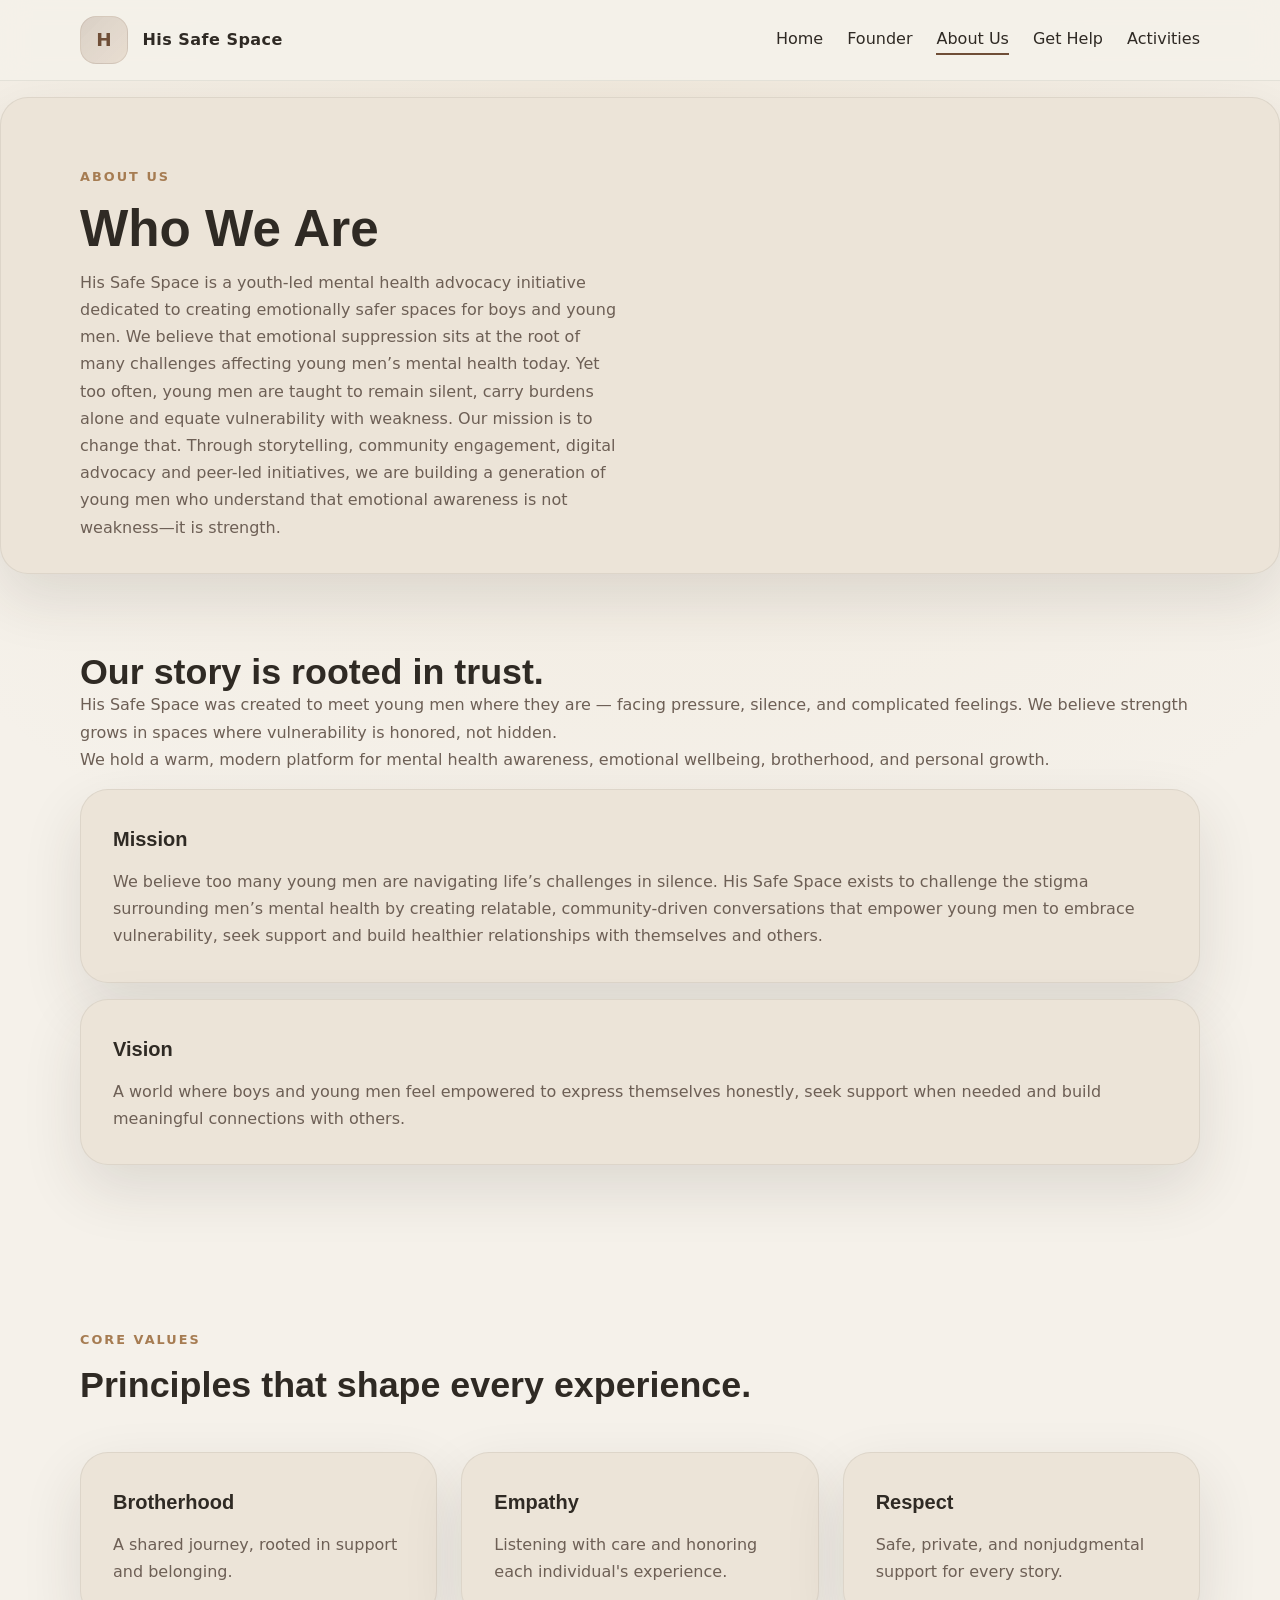
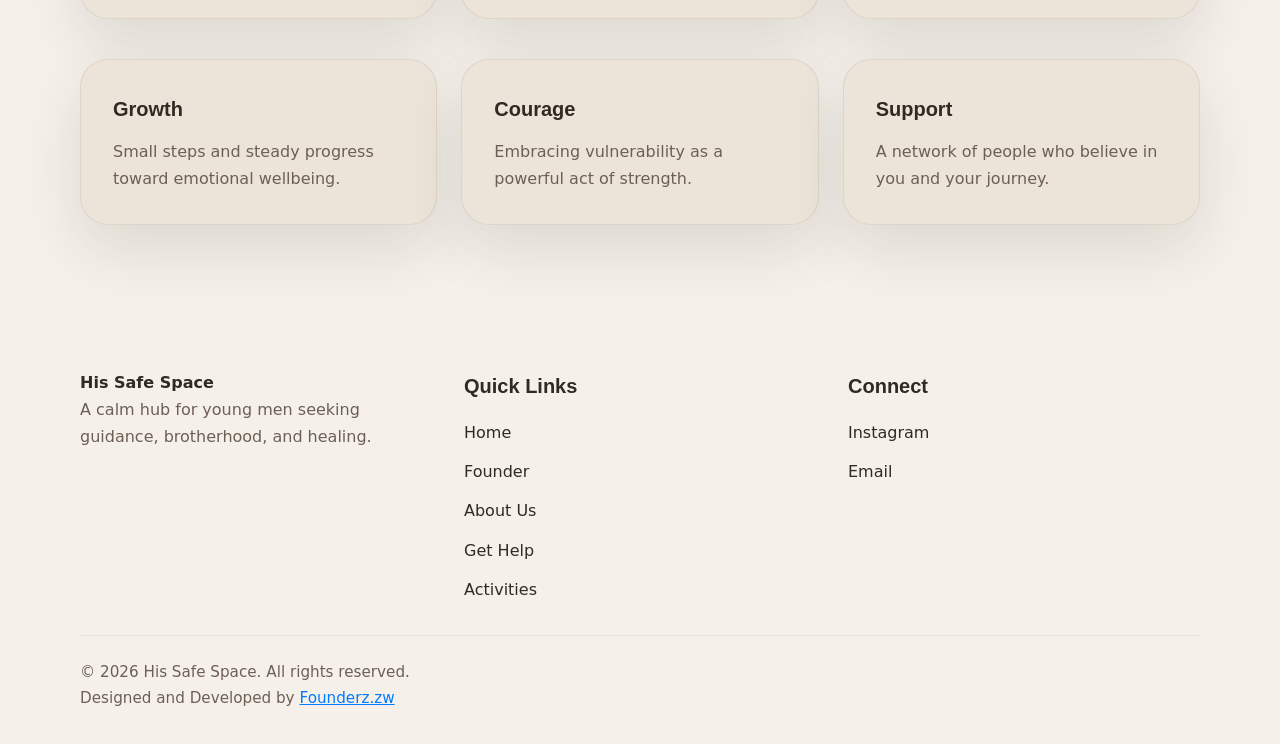
==== about.html @ 569cc65e "Initial commit" ====
<!DOCTYPE html>
<html lang="en">
<head>
  <meta charset="UTF-8" />
  <meta name="viewport" content="width=device-width, initial-scale=1.0" />
  <title>About Us | HIS SAFE SPACE</title>
  <link rel="stylesheet" href="css/styles.css" />
  <link rel="stylesheet" href="css/animations.css" />
  <link rel="stylesheet" href="css/responsive.css" />
</head>
<body>
  <header class="site-header">
    <div class="container header-inner">
      <a href="index.html" class="brand" aria-label="His Safe Space homepage">
        <span class="brand-mark">H</span>
        <span class="brand-text">His Safe Space</span>
      </a>
      <button class="nav-toggle" aria-controls="primary-navigation" aria-expanded="false" aria-label="Open navigation">
        <span></span><span></span><span></span>
      </button>
      <nav class="nav" id="primary-navigation">
        <ul class="nav-list">
          <li><a href="index.html">Home</a></li>
          <li><a href="founder.html">Founder</a></li>
          <li><a href="about.html" aria-current="page">About Us</a></li>
          <li><a href="get-help.html">Get Help</a></li>
          <li><a href="activities.html">Activities</a></li>
        </ul>
      </nav>
    </div>
  </header>

  <main>
    <section class="page-hero section" data-animate>
      <div class="container page-hero-grid">
        <div class="page-hero-copy">
          <p class="eyebrow">About Us</p>
          <h1>Who We Are</h1>
          <p class="page-subtitle">
            His Safe Space is a youth-led mental health advocacy initiative dedicated to creating emotionally safer spaces for boys and young men.
            We believe that emotional suppression sits at the root of many challenges affecting young men’s mental health today. Yet too often, young men are taught to remain silent, carry burdens alone and equate vulnerability with weakness.
            Our mission is to change that.
            Through storytelling, community engagement, digital advocacy and peer-led initiatives, we are building a generation of young men who understand that emotional awareness is not weakness—it is strength.
          </p>
        </div>
      </div>
    </section>

    <section class="about-content section" data-animate>
      <div class="container about-grid">
        <article>
          <h2>Our story is rooted in trust.</h2>
          <p>His Safe Space was created to meet young men where they are — facing pressure, silence, and complicated feelings. We believe strength grows in spaces where vulnerability is honored, not hidden.</p>
          <p>We hold a warm, modern platform for mental health awareness, emotional wellbeing, brotherhood, and personal growth.</p>
        </article>
        <aside class="about-sidebar">
          <div class="value-card">
            <h3>Mission</h3>
            <p>
              We believe too many young men are navigating life’s challenges in silence.
              His Safe Space exists to challenge the stigma surrounding men’s mental health by creating relatable, 
              community-driven conversations that empower young men to embrace vulnerability, seek support and build healthier relationships with themselves and others.
            </p>
          </div>
          <div class="value-card">
            <h3>Vision</h3>
            <p>
              A world where boys and young men feel empowered to express themselves honestly,
               seek support when needed and build meaningful connections with others.
            </p>
          </div>
        </aside>
      </div>
    </section>

    <section class="core-values section" data-animate>
      <div class="container">
        <div class="section-header">
          <p class="eyebrow">Core Values</p>
          <h2>Principles that shape every experience.</h2>
        </div>
        <div class="values-grid values-grid-2">
          <article class="value-card interactive-card" tabindex="0">
            <h3>Brotherhood</h3>
            <p>A shared journey, rooted in support and belonging.</p>
          </article>
          <article class="value-card interactive-card" tabindex="0">
            <h3>Empathy</h3>
            <p>Listening with care and honoring each individual's experience.</p>
          </article>
          <article class="value-card interactive-card" tabindex="0">
            <h3>Respect</h3>
            <p>Safe, private, and nonjudgmental support for every story.</p>
          </article>
          <article class="value-card interactive-card" tabindex="0">
            <h3>Growth</h3>
            <p>Small steps and steady progress toward emotional wellbeing.</p>
          </article>
          <article class="value-card interactive-card" tabindex="0">
            <h3>Courage</h3>
            <p>Embracing vulnerability as a powerful act of strength.</p>
          </article>
          <article class="value-card interactive-card" tabindex="0">
            <h3>Support</h3>
            <p>A network of people who believe in you and your journey.</p>
          </article>
        </div>
      </div>
    </section>
  </main>

  <footer class="site-footer">
    <div class="container footer-grid">
      <div>
        <a href="index.html" class="brand footer-brand">His Safe Space</a>
        <p>A calm hub for young men seeking guidance, brotherhood, and healing.</p>
      </div>
      <div>
        <h3>Quick Links</h3>
        <ul>
          <li><a href="index.html">Home</a></li>
          <li><a href="founder.html">Founder</a></li>
          <li><a href="about.html">About Us</a></li>
          <li><a href="get-help.html">Get Help</a></li>
          <li><a href="activities.html">Activities</a></li>
        </ul>
      </div>
      <div>
        <h3>Connect</h3>
        <ul class="social-list">
          <li><a href="https://www.instagram.com/his_safespace?igsh=cHZrZWQzOXJzcTB6&utm_source=qr" target="_blank" rel="noopener noreferrer">Instagram</a></li>
          <li><a href="mailto:Email-hhisafespace@gmail.com" target="_blank" rel="noopener noreferrer">Email</a></li>
          
        </ul>
      </div>
    </div>
    <div class="container footer-bottom">
      <p>© 2026 His Safe Space. All rights reserved.</p>
      <p>Designed and Developed by <a href="https://founderz.onrender.com" style="color: #007bff; text-decoration: underline;" target="_blank" rel="noopener noreferrer">Founderz.zw</a></p>
    </div>
  </footer>

  <script src="js/main.js"></script>
</body>
</html>
---- css/styles.css ----
:root {
  color-scheme: light;
  --bg: #f5f1ea;
  --surface: #ece4d8;
  --surface-soft: #f1ece2;
  --primary: #6f4e37;
  --secondary: #a67c52;
  --accent: #d6b98c;
  --text: #2f2a24;
  --muted: #6d5f55;
  --shadow: 0 24px 60px rgba(47, 42, 36, 0.12);
  --radius: 28px;
  --radius-sm: 18px;
  --border: rgba(47, 42, 36, 0.12);
  font-family: Inter, system-ui, -apple-system, BlinkMacSystemFont, "Segoe UI", sans-serif;
}

* {
  box-sizing: border-box;
}

html {
  scroll-behavior: smooth;
}

body {
  margin: 0;
  min-height: 100vh;
  background: radial-gradient(circle at top, rgba(214, 185, 140, 0.15), transparent 40%), var(--bg);
  color: var(--text);
  line-height: 1.7;
}

img {
  max-width: 100%;
  display: block;
}

button,
a {
  font: inherit;
}

a {
  color: inherit;
  text-decoration: none;
}

button {
  cursor: pointer;
}

.container {
  width: min(1120px, calc(100% - 2rem));
  margin: 0 auto;
}

.site-header {
  position: sticky;
  top: 0;
  z-index: 20;
  backdrop-filter: blur(14px);
  background: rgba(245, 241, 234, 0.92);
  border-bottom: 1px solid rgba(47, 42, 36, 0.08);
}

.header-inner {
  display: flex;
  align-items: center;
  justify-content: space-between;
  gap: 1rem;
  padding: 1rem 0;
}

.brand {
  display: inline-flex;
  align-items: center;
  gap: 0.9rem;
  font-weight: 700;
}

.brand-mark {
  width: 3rem;
  height: 3rem;
  display: grid;
  place-items: center;
  border-radius: 1rem;
  background: linear-gradient(135deg, rgba(111, 78, 55, 0.2), rgba(166, 124, 82, 0.16));
  color: var(--primary);
  font-size: 1.15rem;
  border: 1px solid rgba(111, 78, 55, 0.12);
}

.brand-text {
  font-size: 1rem;
  letter-spacing: 0.03em;
}

.nav {
  display: flex;
}

.nav-list {
  display: flex;
  align-items: center;
  gap: 1.5rem;
  list-style: none;
  margin: 0;
  padding: 0;
}

.nav-list a {
  color: var(--text);
  font-weight: 500;
  position: relative;
}

.nav-list a::after {
  content: "";
  display: block;
  width: 0;
  height: 2px;
  background: var(--primary);
  transition: width 0.3s ease;
}

.nav-list a:hover::after,
.nav-list a[aria-current="page"]::after {
  width: 100%;
}

.nav-toggle {
  display: none;
  width: 3rem;
  height: 3rem;
  border: none;
  background: transparent;
  align-items: center;
  justify-content: center;
  flex-direction: column;
  gap: 0.4rem;
}

.nav-toggle span {
  width: 1.5rem;
  height: 2px;
  background: var(--text);
  transition: transform 0.3s ease;
}

.section {
  padding: 5rem 0;
}

.section-header {
  max-width: 720px;
  margin-bottom: 2rem;
}

.section-header.narrow {
  max-width: 560px;
}

.eyebrow {
  display: inline-block;
  margin-bottom: 1rem;
  color: var(--secondary);
  font-weight: 700;
  letter-spacing: 0.16em;
  text-transform: uppercase;
  font-size: 0.8rem;
}

h1,
h2,
h3 {
  font-family: Poppins, title, sans-serif;
  margin: 0;
}

h1 {
  font-size: clamp(2.5rem, 4vw, 4.75rem);
  line-height: 0.96;
}

h2 {
  font-size: clamp(2rem, 2.8vw, 3rem);
  line-height: 1.05;
}

h3 {
  font-size: 1.25rem;
}

p {
  margin: 0;
  color: var(--muted);
}

.hero {
  position: relative;
  overflow: hidden;
  padding-top: 4rem;
}

.hero-grid {
  display: grid;
  grid-template-columns: 1.2fr 1fr;
  gap: 3rem;
  align-items: center;
  min-height: calc(100vh - 6rem);
}

.hero-copy p {
  max-width: 42rem;
  margin-top: 1.5rem;
  font-size: 1.05rem;
}

.hero-actions {
  display: flex;
  gap: 1rem;
  flex-wrap: wrap;
  margin-top: 2rem;
}

.hero-stats {
  display: grid;
  grid-template-columns: repeat(3, minmax(0, 1fr));
  gap: 1rem;
  margin-top: 2.5rem;
}

.hero-stats div {
  background: rgba(255, 255, 255, 0.55);
  border: 1px solid rgba(47, 42, 36, 0.08);
  border-radius: 1.5rem;
  padding: 1rem 1.2rem;
  box-shadow: var(--shadow);
}

.hero-stats strong {
  display: block;
  font-size: 1.4rem;
  color: var(--primary);
}

.hero-stats span {
  font-size: 0.95rem;
}

.hero-visual {
  display: grid;
  place-items: center;
}

.hero-card {
  width: 100%;
  border-radius: 2.5rem;
  padding: 1rem;
  background: linear-gradient(180deg, rgba(255, 255, 255, 0.74), rgba(236, 228, 216, 0.8));
  border: 1px solid rgba(47, 42, 36, 0.08);
  box-shadow: var(--shadow);
}

.hero-card img {
  max-height: 540px;
  width: 100%;
  border-radius: 2rem;
  object-fit: cover;
}

.mission-grid,
.featured-grid,
.resource-grid,
.values-grid,
.announcement-grid,
.testimonial-grid {
  display: grid;
  gap: 1.5rem;
}

.mission-grid {
  grid-template-columns: repeat(3, minmax(0, 1fr));
}

.featured-grid {
  grid-template-columns: repeat(3, minmax(0, 1fr));
}

.values-grid,
.values-grid-2 {
  grid-template-columns: repeat(3, minmax(0, 1fr));
}

.resource-grid {
  grid-template-columns: repeat(2, minmax(0, 1fr));
}

.testimonial-grid {
  grid-template-columns: repeat(3, minmax(0, 1fr));
}

.mission-card,
.featured-card,
.resource-card,
.value-card,
.support-panel .callout-card,
.founder-card,
.announcement-card,
.page-hero,
.support-panel,
.details-card {
  background: var(--surface);
  border: 1px solid rgba(47, 42, 36, 0.08);
  border-radius: var(--radius);
  padding: 2rem;
  box-shadow: var(--shadow);
  margin-top: 1rem;
}

.featured-card h3,
.mission-card h3,
.resource-card h3,
.value-card h3,
.announcement-card h3,
.detail-card h3 {
  margin-bottom: 0.75rem;
}

.testimonial-grid blockquote {
  padding: 2rem;
  background: rgba(255, 255, 255, 0.8);
  border-radius: 2rem;
  border: 1px solid rgba(47, 42, 36, 0.08);
  box-shadow: var(--shadow);
}

.testimonial-grid blockquote footer {
  margin-top: 1.2rem;
  font-size: 0.95rem;
  color: var(--primary);
}

.founder-grid {
  display: grid;
  grid-template-columns: 1.4fr 0.8fr;
  gap: 2rem;
  align-items: center;
}

.founder-card {
  display: grid;
  place-items: center;
  padding: 1rem;
}

.founder-card img{
  width: 100%;
  box-shadow: var(--shadow);
  border-radius: 2rem;

}
.page-hero-image img {
  width: 100%;
  box-shadow: var(--shadow);
  border-radius: 50%;
}

.cta-panel {
  display: flex;
  justify-content: space-between;
  align-items: center;
  gap: 2rem;
  background: linear-gradient(135deg, rgba(111, 78, 55, 0.12), rgba(166, 124, 82, 0.08));
  border-radius: 2rem;
  border: 1px solid rgba(47, 42, 36, 0.1);
  padding: 2.5rem;
}

.cta-actions {
  display: flex;
  gap: 1rem;
  flex-wrap: wrap;
}

.page-hero-grid {
  display: grid;
  grid-template-columns: 1fr 1fr;
  gap: 2rem;
  align-items: center;
}

.page-hero-copy h1 {
  font-size: clamp(2.2rem, 4vw, 3.8rem);
  margin-bottom: 1rem;
}

.page-subtitle {
  margin-top: 1rem;
  font-size: 1rem;
}

.support-grid {
  display: grid;
  grid-template-columns: 1.6fr 1fr;
  gap: 1.5rem;
}

.support-copy .support-list{
  display: grid;
  gap: 1rem;
}

.support-item {
  background: var(--surface);
  border: 1px solid rgba(47, 42, 36, 0.08);
  border-radius: var(--radius-sm);
  padding: 1.5rem;
}

.support-panel .callout-card {
  display: grid;
  gap: 1rem;
}

.lightbox {
  position: fixed;
  inset: 0;
  background: rgba(15, 12, 7, 0.7);
  display: none;
  place-items: center;
  z-index: 40;
  padding: 2rem;
}

.lightbox.active {
  display: grid;
}

.lightbox img {
  max-width: 95%;
  max-height: 85%;
  border-radius: 1.5rem;
}

.lightbox-close {
  position: absolute;
  top: 1.5rem;
  right: 1.5rem;
  font-size: 2rem;
  color: white;
  background: transparent;
  border: none;
}

.announcement-grid {
  display: grid;
  gap: 1rem;
}

.announcement-card {
  background: var(--surface);
  border-radius: var(--radius-sm);
  padding: 1.6rem;
}

.button {
  display: inline-flex;
  align-items: center;
  justify-content: center;
  border: none;
  border-radius: 999px;
  padding: 0.95rem 1.6rem;
  font-weight: 700;
  transition: transform 0.25s ease, box-shadow 0.25s ease, background 0.25s ease;
}

.button:hover,
.button:focus-visible {
  transform: translateY(-1px);
  box-shadow: 0 16px 30px rgba(111, 78, 55, 0.16);
}

.button-primary {
  background: var(--primary);
  color: #fff;
}

.button-secondary {
  background: transparent;
  color: var(--primary);
  border: 1px solid rgba(111, 78, 55, 0.3);
}

.footer-grid {
  display: grid;
  gap: 2rem;
  grid-template-columns: repeat(3, minmax(0, 1fr));
  padding: 4rem 0 2rem;
}

.footer-grid h3 {
  margin-bottom: 1rem;
}

.footer-grid ul {
  list-style: none;
  padding: 0;
  margin: 0;
  display: grid;
  gap: 0.75rem;
}

.footer-grid a {
  color: var(--text);
}

.footer-bottom {
  border-top: 1px solid rgba(47, 42, 36, 0.08);
  padding: 1.5rem 0 2rem;
  color: var(--muted);
  font-size: 0.95rem;
}

.event-card,
.gallery-item,
.announcement-card,
.user-card {
  background: var(--surface);
  border-radius: 2rem;
  border: 1px solid rgba(47, 42, 36, 0.08);
  box-shadow: var(--shadow);
}

.event-grid {
  display: grid;
  gap: 1.75rem;
}

.muted {
  color: var(--muted);
}

.gallery-item {
  background: transparent;
  border: none;
  padding: 0;
  cursor: pointer;
  overflow: hidden;
  border-radius: 2rem;
}


.event-card {
  padding: 1.75rem;
  display: grid;
  gap: 1.5rem;
  max-width: 900px;
  margin: 0 auto;
}

.carousel {
  position: relative;
  width: 100%;
  background: var(--surface-soft);
  border-radius: 1.5rem;
  overflow: hidden;
  display: flex;
  align-items: center;
  justify-content: center;
  min-height: 420px;
}

.event-image {
  width: 100%;
  height: 420px;
  object-fit: contain;
  padding: 1rem;
}

.carousel-btn {
  position: absolute;
  top: 50%;
  transform: translateY(-50%);
  width: 42px;
  height: 42px;
  border: none;
  border-radius: 50%;
  background: rgba(111, 78, 55, 0.85);
  color: white;
  font-size: 1.2rem;
  cursor: pointer;
  z-index: 10;
}

.carousel-btn:hover {
  background: var(--primary);
}

.carousel-btn.prev {
  left: 1rem;
}

.carousel-btn.next {
  right: 1rem;
}

.event-card h3 {
  margin-top: 0;
}

.event-card time,
.announcement-card time {
  display: block;
  margin-top: 0.5rem;
  color: var(--secondary);
  font-weight: 600;
}

.event-actions {
  display: flex;
  gap: 0.75rem;
  flex-wrap: wrap;
}

.event-actions button {
  font-size: 0.95rem;
}

.masonry-grid {
  display: grid;
  grid-template-columns: repeat(3, minmax(0, 1fr));
  gap: 1rem;
}

.gallery-item {
  position: relative;
  overflow: hidden;
}

.gallery-item img {
  width: 100%;
  height: 320px;
  object-fit: cover;
  transition: transform 0.35s ease;
}

.gallery-item:hover img {
  transform: scale(1.03);
}

.page-hero {
  padding-top: 4rem;
}

.founder-story-grid,
.about-grid,
.core-values,
.support-grid {
  gap: 2rem;
}

.founder-story-grid {
  display: grid;
  grid-template-columns: 1.5fr 1fr;
}

.founder-details {
  display: grid;
  gap: 1rem;
}

.detail-card {
  background: var(--surface);
  border-radius: var(--radius-sm);
  padding: 1.5rem;
}

.founder-vision-panel {
  background: linear-gradient(135deg, rgba(166, 124, 82, 0.12), rgba(111, 78, 55, 0.08));
  border-radius: 2rem;
  border: 1px solid rgba(47, 42, 36, 0.08);
  padding: 2.5rem;
  box-shadow: var(--shadow);
}


.event-row,
.announcement-row {
  display: grid;
  gap: 0.75rem;
  padding: 1rem;
  border-radius: 1.5rem;
  background: var(--surface-soft);
  border: 1px solid rgba(47, 42, 36, 0.08);
}

.event-row h4,
.announcement-row h4 {
  margin: 0;
}

.event-row button,
.announcement-row button {
  width: fit-content;
}

@media (max-width: 920px) {
  .hero-grid,
  .mission-grid,
  .featured-grid,
  .values-grid,
  .values-grid-2,
  .resource-grid,
  .testimonial-grid,
  .support-grid,
  .founder-grid,
  .page-hero-grid,
  .masonry-grid {
    grid-template-columns: 1fr;
  }

  .cta-panel,
  .support-panel {
    flex-direction: column;
    align-items: stretch;
  }
}

@media (max-width: 720px) {
  .section {
    padding: 3rem 0;
  }

  .hero-stats {
    grid-template-columns: 1fr;
  }

  .nav-toggle {
    display: inline-flex;
  }

  .nav {
    position: absolute;
    top: 100%;
    right: 0;
    left: 0;
    background: rgba(245, 241, 234, 0.98);
    border-top: 1px solid rgba(47, 42, 36, 0.08);
    transform: translateY(-100%);
    transition: transform 0.3s ease;
    overflow: hidden;
    max-height: 0;
  }

  .nav.open {
    transform: translateY(0);
    max-height: 240px;
  }

  .nav-list {
    flex-direction: column;
    gap: 0;
    padding: 1.25rem;
  }

  .nav-list a {
    display: block;
    padding: 0.85rem 0;
    border-bottom: 1px solid rgba(47, 42, 36, 0.08);
  }

  .hero-grid,
  .founder-grid,
  .support-grid,
  .page-hero-grid,
  .featured-grid,
  .mission-grid,
  .values-grid,
  .resource-grid,
  .testimonial-grid {
    gap: 1.5rem;
  }
}

@media (max-width: 520px) {
  .container {
    width: min(100%, calc(100% - 1.5rem));
  }

  .button {
    width: 100%;
  }

  .cta-actions {
    width: 100%;
  }
}
---- css/animations.css ----
.fade-in,
.slide-up,
.scale-up {
  opacity: 0;
  transform: translateY(24px);
  transition: opacity 0.75s ease, transform 0.75s ease;
}

.scale-up {
  transform: scale(0.98);
}

.visible {
  opacity: 1;
  transform: translateY(0) scale(1);
}

[data-animate] {
  opacity: 0;
  transform: translateY(24px);
}

[data-animate].visible {
  opacity: 1;
  transform: translateY(0);
}
---- css/responsive.css ----
/* Additional responsive support and fine tuning */

html {
  font-size: 16px;
}

body {
  min-height: 100%;
}

@media (prefers-reduced-motion: reduce) {
  *, *::before, *::after {
    scroll-behavior: auto !important;
    transition-duration: 0.01ms !important;
    animation-duration: 0.01ms !important;
    animation-iteration-count: 1 !important;
  }
}
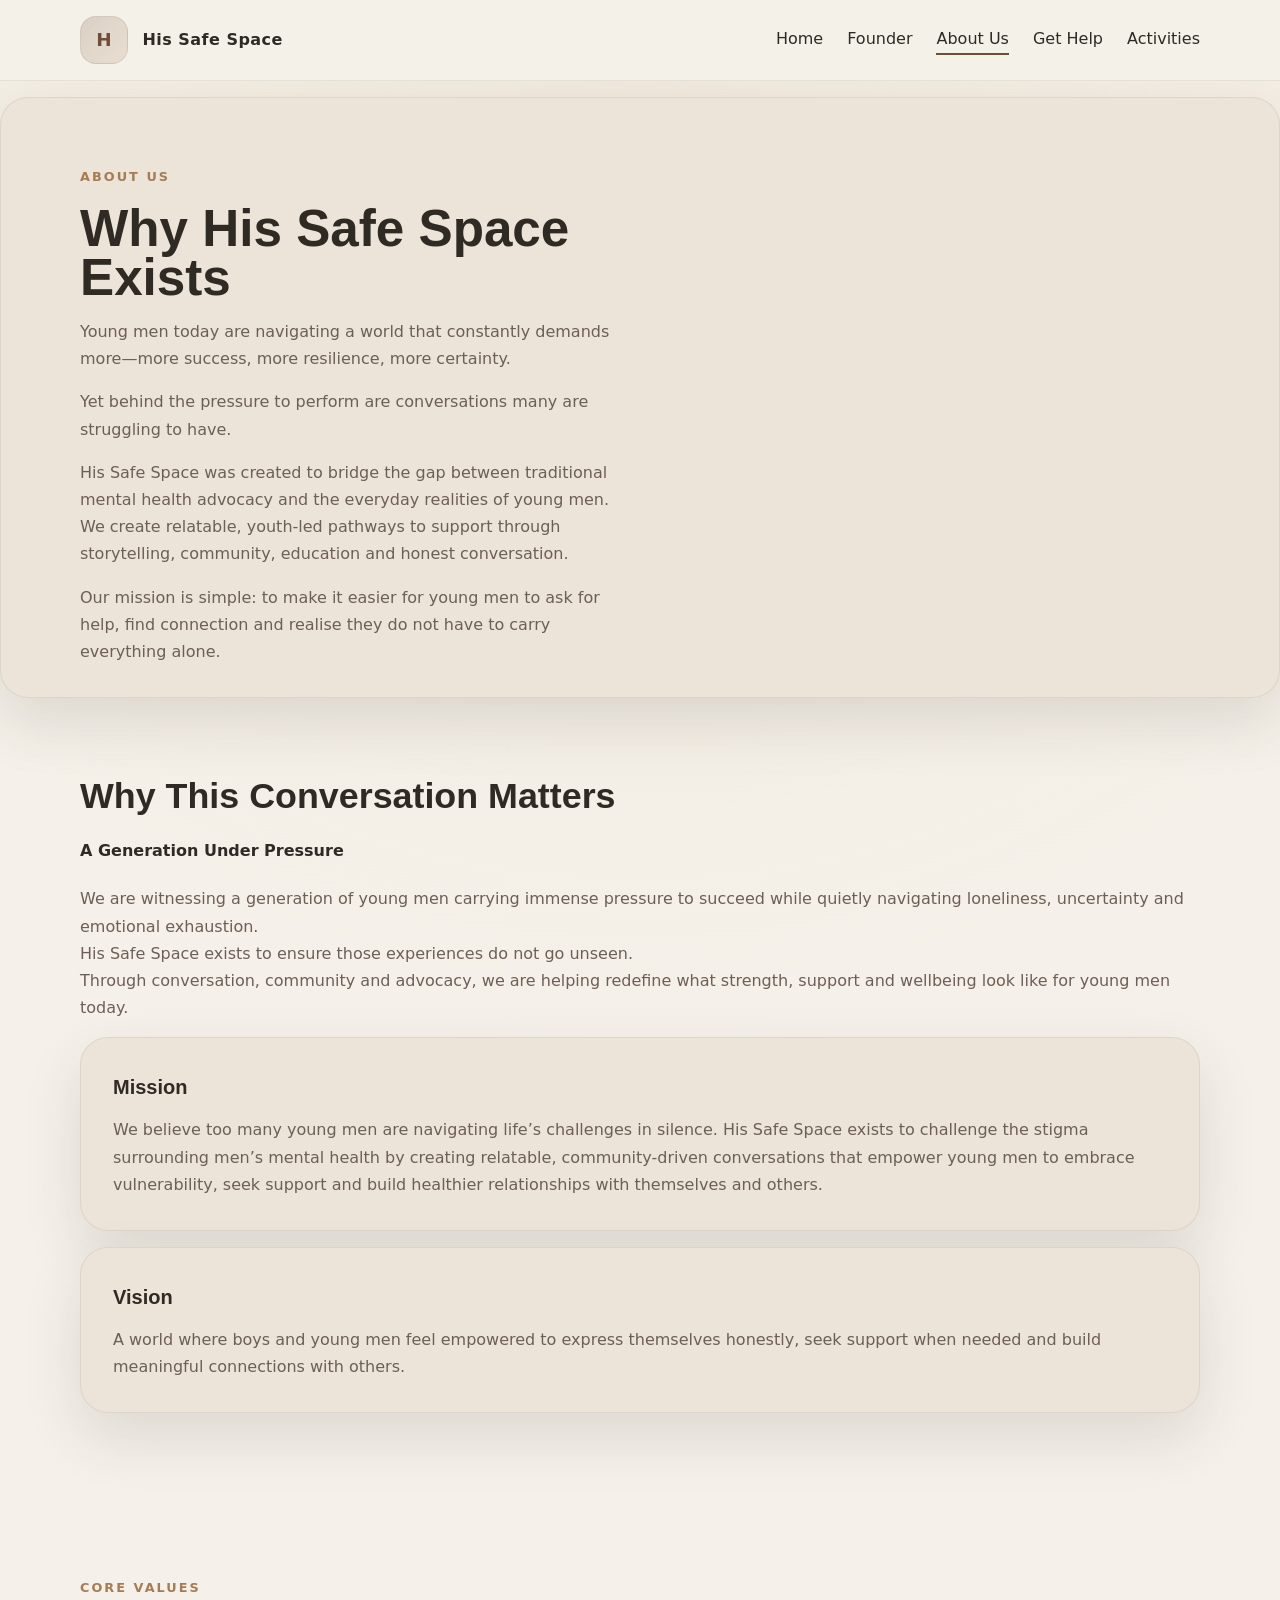
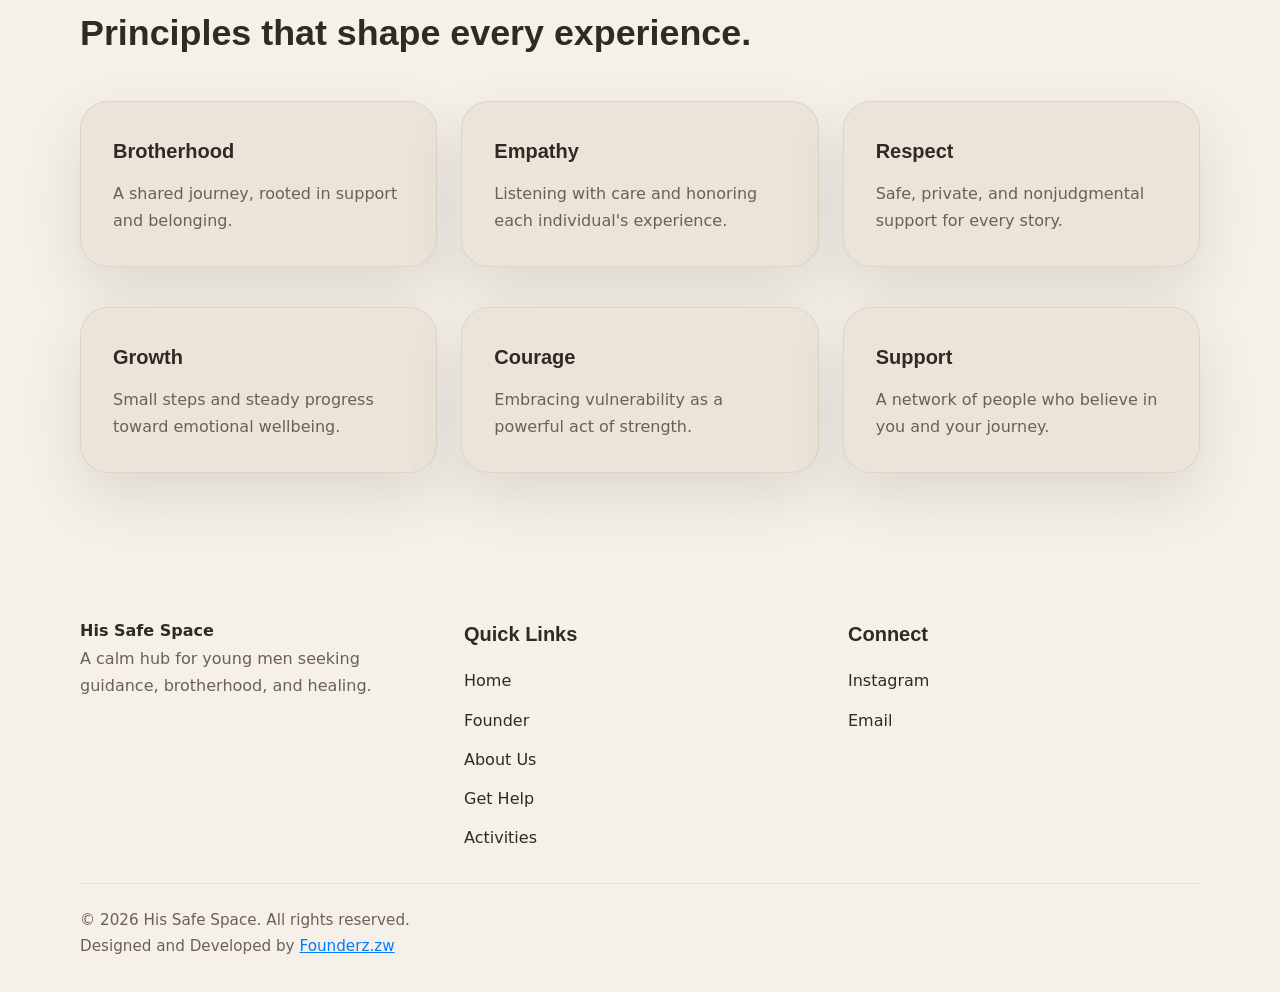
==== commit 55651b5d: "Update website content per client feedback" ====
--- a/about.html
+++ b/about.html
@@ -35,12 +35,18 @@
       <div class="container page-hero-grid">
         <div class="page-hero-copy">
           <p class="eyebrow">About Us</p>
-          <h1>Who We Are</h1>
+          <h1>Why His Safe Space Exists</h1>
           <p class="page-subtitle">
-            His Safe Space is a youth-led mental health advocacy initiative dedicated to creating emotionally safer spaces for boys and young men.
-            We believe that emotional suppression sits at the root of many challenges affecting young men’s mental health today. Yet too often, young men are taught to remain silent, carry burdens alone and equate vulnerability with weakness.
-            Our mission is to change that.
-            Through storytelling, community engagement, digital advocacy and peer-led initiatives, we are building a generation of young men who understand that emotional awareness is not weakness—it is strength.
+            Young men today are navigating a world that constantly demands more—more success, more resilience, more certainty.
+          </p>
+          <p class="page-subtitle">
+            Yet behind the pressure to perform are conversations many are struggling to have.
+          </p>
+          <P class="page-subtitle">
+            His Safe Space was created to bridge the gap between traditional mental health advocacy and the everyday realities of young men. We create relatable, youth-led pathways to support through storytelling, community, education and honest conversation.
+          </P>
+          <p class="page-subtitle">
+            Our mission is simple: to make it easier for young men to ask for help, find connection and realise they do not have to carry everything alone.
           </p>
         </div>
       </div>
@@ -49,9 +55,19 @@
     <section class="about-content section" data-animate>
       <div class="container about-grid">
         <article>
-          <h2>Our story is rooted in trust.</h2>
-          <p>His Safe Space was created to meet young men where they are — facing pressure, silence, and complicated feelings. We believe strength grows in spaces where vulnerability is honored, not hidden.</p>
-          <p>We hold a warm, modern platform for mental health awareness, emotional wellbeing, brotherhood, and personal growth.</p>
+          <h2>Why This Conversation Matters</h2>
+          
+          <h4>A Generation Under Pressure</h4>
+          
+          <p>
+            We are witnessing a generation of young men carrying immense pressure to succeed while quietly navigating loneliness, uncertainty and emotional exhaustion.
+          </p>
+          <p>
+            His Safe Space exists to ensure those experiences do not go unseen.
+          </p>
+          <p>
+            Through conversation, community and advocacy, we are helping redefine what strength, support and wellbeing look like for young men today.
+          </p>
         </article>
         <aside class="about-sidebar">
           <div class="value-card">
